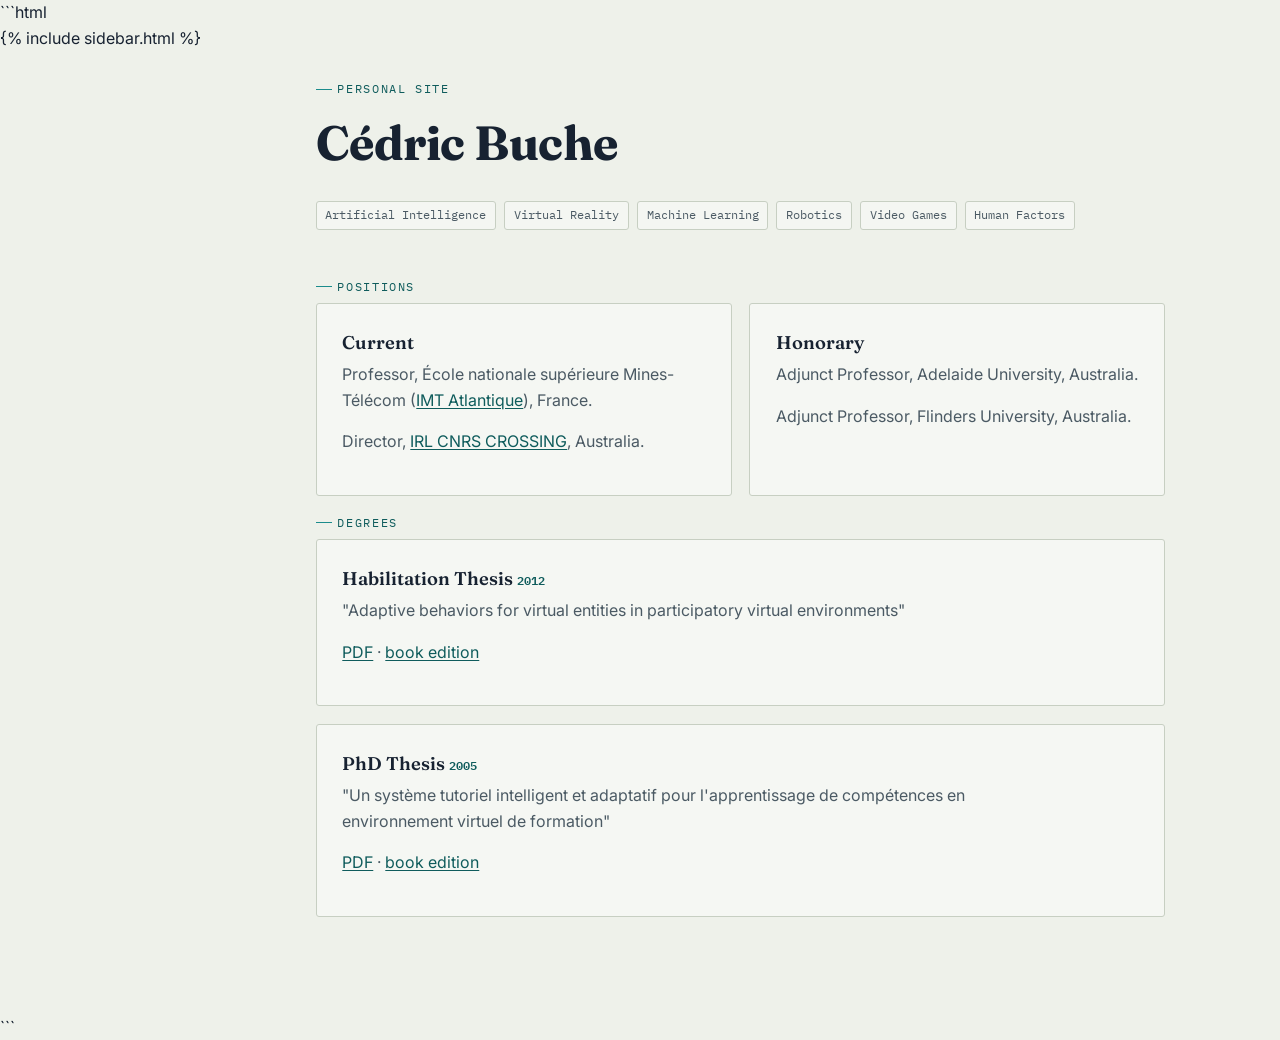
==== index.html @ f77820fb "Update index.html" ====
```html
<!doctype html>
<html lang="en">
<head>
<meta charset="utf-8">
<meta name="viewport" content="width=device-width, initial-scale=1">
<title>Cédric Buche — Professor, IMT Atlantique · Director, IRL CNRS CROSSING</title>
<meta name="description" content="Cédric Buche — Professor at IMT Atlantique, Director of IRL CNRS CROSSING. Research on artificial intelligence, virtual reality, machine learning and robotics.">
<link rel="stylesheet" href="assets/style.css">
</head>

<body>

<div class="topbar">
  <span class="nav-name">Cédric Buche</span>
  <button class="nav-toggle" aria-expanded="false">Menu ☰</button>
</div>

<div class="shell">

  {% include sidebar.html %}

  <main>
    <div class="wrap">

      <section class="hero">
        <p class="eyebrow">Personal site</p>
        <h1>Cédric Buche</h1>
       
        <div class="tag-row">
          <span class="tag">Artificial Intelligence</span>
          <span class="tag">Virtual Reality</span>
          <span class="tag">Machine Learning</span>
          <span class="tag">Robotics</span>
          <span class="tag">Video Games</span>
          <span class="tag">Human Factors</span>
        </div>
      </section>

      <section>
        <p class="eyebrow">Positions</p>
        <div class="grid-2">

          <div class="card">
            <h3>Current</h3>
            <p>Professor, École nationale supérieure Mines-Télécom (<a href="https://www.imt-atlantique.fr/en">IMT Atlantique</a>), France.</p>
            <p>Director, <a href="https://crossing.cnrs.fr/">IRL CNRS CROSSING</a>, Australia.</p>
          </div>

          <div class="card">
            <h3>Honorary</h3>
            <p>Adjunct Professor, Adelaide University, Australia.</p>
            <p>Adjunct Professor, Flinders University, Australia.</p>
          </div>

        </div>
      </section>

      <section>
        <p class="eyebrow">Degrees</p>

        <div class="card">
          <h3>Habilitation Thesis <span class="meta">2012</span></h3>
          <p>"Adaptive behaviors for virtual entities in participatory virtual environments"</p>
          <p class="lnk">
            <a href="https://halshs.archives-ouvertes.fr/tel-00672518/document">PDF</a>
            ·
            <a href="http://www.amazon.fr/Comportements-adaptatifs-dentit%C3%A9-environnement-participatif/dp/3841793835">book edition</a>
          </p>
        </div>

        <div class="card">
          <h3>PhD Thesis <span class="meta">2005</span></h3>
          <p>"Un système tutoriel intelligent et adaptatif pour l'apprentissage de compétences en environnement virtuel de formation"</p>
          <p class="lnk">
            <a href="http://tel.archives-ouvertes.fr/docs/00/05/23/77/PDF/rapportThese_CedricBuche.pdf">PDF</a>
            ·
            <a href="http://www.amazon.fr/Syst%C3%A8me-tutoriel-adaptatif-environnement-virtuel/dp/6131521867/ref=sr_1_2?s=books&ie=UTF8&qid=1336134655&sr=1-2">book edition</a>
          </p>
        </div>

      </section>

    </div>
  </main>

</div>

<script src="assets/main.js"></script>

</body>
</html>
```
---- assets/style.css ----
/* =========================================================================
   Cédric Buche — personal site
   Design language: "field notebook of a robotics lab"
   Graph-paper ground, ink navy type, circuit-teal + signal-amber accents.
   ========================================================================= */

@import url('https://fonts.googleapis.com/css2?family=Fraunces:opsz,wght@9..144,400;9..144,500;9..144,600;9..144,700&family=Inter:wght@400;500;600;700&family=IBM+Plex+Mono:wght@400;500;600&display=swap');

:root{
  --paper:      #EEF1EA;
  --paper-2:    #E4E8DF;
  --ink:        #172231;
  --ink-soft:   #4B5A64;
  --line:       #C7CFC2;
  --teal:       #1B8C8C;
  --teal-deep:  #0F5C5C;
  --amber:      #D98E2B;
  --coral:      #C1553B;

  --display: 'Fraunces', Georgia, serif;
  --body: 'Inter', -apple-system, BlinkMacSystemFont, sans-serif;
  --mono: 'IBM Plex Mono', ui-monospace, SFMono-Regular, monospace;

  --max: 920px;
  --radius: 3px;
}

*{ box-sizing:border-box; }
html{ scroll-behavior:smooth; }

@media (prefers-reduced-motion: reduce){
  html{ scroll-behavior:auto; }
  *{ animation-duration:0.001ms !important; animation-iteration-count:1 !important; transition-duration:0.001ms !important; }
}

body{
  margin:0;
  background:
    linear-gradient(var(--paper), var(--paper)),
    repeating-linear-gradient(0deg, transparent, transparent 27px, rgba(23,34,49,0.045) 28px),
    repeating-linear-gradient(90deg, transparent, transparent 27px, rgba(23,34,49,0.045) 28px);
  color:var(--ink);
  font-family:var(--body);
  font-size:16px;
  line-height:1.6;
  -webkit-font-smoothing:antialiased;
}

a{ color:var(--teal-deep); text-decoration-thickness:1px; text-underline-offset:2px; }
a:hover{ color:var(--coral); }
a:focus-visible, button:focus-visible, summary:focus-visible{
  outline:2px solid var(--teal); outline-offset:2px;
}

h1,h2,h3{ font-family:var(--display); font-weight:600; color:var(--ink); margin:0 0 .4em; }
h1{ font-size:clamp(2rem, 5vw, 3rem); font-weight:700; letter-spacing:-0.01em; }
h2{ font-size:clamp(1.35rem, 3vw, 1.7rem); }
h3{ font-size:1.15rem; }
p{ margin:0 0 1em; color:var(--ink-soft); max-width:66ch; }
.eyebrow{
  font-family:var(--mono); font-size:.72rem; letter-spacing:.14em; text-transform:uppercase;
  color:var(--teal-deep); display:flex; align-items:center; gap:.5em; margin-bottom:.6em;
}
.eyebrow::before{ content:''; width:16px; height:1px; background:var(--teal); display:inline-block; }

/* ---------- layout shell ---------- */
.shell{ display:flex; min-height:100vh; }

.nav{
  width:220px; flex-shrink:0; padding:2.2rem 1.4rem;
  border-right:1px solid var(--line);
  position:sticky; top:0; height:100vh; overflow-y:auto;
}
.nav-name{ font-family:var(--display); font-weight:700; font-size:1.05rem; line-height:1.25; display:block; margin-bottom:.15rem; color:var(--ink); }
.nav-role{ font-family:var(--mono); font-size:.68rem; color:var(--ink-soft); display:block; margin-bottom:1.8rem; }
.nav ul{ list-style:none; margin:0; padding:0; }
.nav li{ margin:0; }
.nav a{
  display:block; padding:.4rem 0; font-size:.92rem; color:var(--ink-soft);
  text-decoration:none; border-left:2px solid transparent; padding-left:.7rem; margin-left:-.7rem;
}
.nav a:hover{ color:var(--ink); border-left-color:var(--line); }
.nav a.active{ color:var(--teal-deep); font-weight:600; border-left-color:var(--teal); }
.nav .sub{ padding-left:1.3rem; }
.nav .sub a{ font-size:.85rem; }
.nav-foot{ margin-top:2rem; padding-top:1rem; border-top:1px solid var(--line); font-family:var(--mono); font-size:.72rem; color:var(--ink-soft); }
.nav-foot a{ color:var(--ink-soft); }

.nav-toggle{ display:none; }

main{ flex:1; min-width:0; }
.wrap{ max-width:var(--max); padding:3.4rem 2.2rem 5rem; margin:0 auto; }

/* mobile top bar */
.topbar{ display:none; }

@media (max-width: 860px){
  .shell{ flex-direction:column; }
  .nav{ width:100%; height:auto; position:relative; border-right:none; border-bottom:1px solid var(--line); padding:1rem 1.4rem; display:none; }
  .nav.open{ display:block; }
  .topbar{
    display:flex; justify-content:space-between; align-items:center;
    padding:1rem 1.4rem; border-bottom:1px solid var(--line); position:sticky; top:0;
    background:var(--paper); z-index:5;
  }
  .topbar .nav-name{ margin:0; font-size:1rem; }
  .nav-toggle{
    display:inline-flex; align-items:center; gap:.4rem; background:none; border:1px solid var(--line);
    border-radius:var(--radius); padding:.4rem .7rem; font-family:var(--mono); font-size:.72rem; color:var(--ink); cursor:pointer;
  }
  .wrap{ padding:2.2rem 1.3rem 3.5rem; }
}

/* ---------- hero / signature diagram ---------- */
.hero{ margin-bottom:3rem; }
.hero-diagram{ margin:1.6rem 0 2.2rem; }
.hero-diagram svg{ width:100%; height:auto; display:block; }
.node-label{ font-family:var(--mono); font-size:11px; fill:var(--ink-soft); }
.node-label.strong{ fill:var(--teal-deep); font-weight:600; }
.node-dot{ fill:var(--paper); stroke:var(--teal-deep); stroke-width:1.6; }
.node-path{ fill:none; stroke:var(--line); stroke-width:1.2; }
.pulse{ fill:var(--amber); }

.tag-row{ display:flex; flex-wrap:wrap; gap:.5rem; margin-top:1rem; }
.tag{
  font-family:var(--mono); font-size:.72rem; padding:.25rem .55rem; border:1px solid var(--line);
  border-radius:var(--radius); color:var(--ink-soft); background:rgba(255,255,255,.35);
}

/* ---------- cards / blocks ---------- */
.card{
  border:1px solid var(--line); border-radius:var(--radius); padding:1.5rem 1.6rem;
  background:rgba(255,255,255,.4); margin-bottom:1.1rem;
}
.card h3{ margin-bottom:.3rem; }
.card .meta{ font-family:var(--mono); font-size:.78rem; color:var(--teal-deep); margin-bottom:.6rem; }

.grid-2{ display:grid; grid-template-columns:1fr 1fr; gap:1.1rem; }
@media (max-width:700px){ .grid-2{ grid-template-columns:1fr; } }

/* project accordion */
.project{ border-top:1px solid var(--line); }
.project:last-child{ border-bottom:1px solid var(--line); }
.project summary{
  cursor:pointer; list-style:none; padding:1.1rem 0; display:flex; justify-content:space-between; gap:1rem;
  align-items:baseline; font-family:var(--display); font-weight:600; font-size:1.05rem; color:var(--ink);
}
.project summary::-webkit-details-marker{ display:none; }
.project summary .abbr{ font-family:var(--mono); font-size:.72rem; color:var(--teal-deep); font-weight:500; }
.project summary::after{
  content:'+'; font-family:var(--mono); color:var(--ink-soft); font-size:1rem;
}
.project[open] summary::after{ content:'–'; }
.project .body{ padding:0 0 1.4rem; }
.project .refs{ margin-top:.8rem; padding-left:1.1rem; font-family:var(--mono); font-size:.8rem; color:var(--ink-soft); }
.project .refs li{ margin-bottom:.4rem; }

/* ---------- publication list ---------- */
.pub-filters{ display:flex; flex-wrap:wrap; gap:.5rem; margin-bottom:1.6rem; }
.pub-filters button{
  font-family:var(--mono); font-size:.75rem; padding:.4rem .8rem; border-radius:var(--radius);
  border:1px solid var(--line); background:transparent; color:var(--ink-soft); cursor:pointer;
}
.pub-filters button.active{ background:var(--teal-deep); color:#fff; border-color:var(--teal-deep); }

.pub-section-title{
  font-family:var(--mono); font-size:.78rem; text-transform:uppercase; letter-spacing:.1em;
  color:var(--ink); border-bottom:1px solid var(--line); padding-bottom:.4rem; margin:2.4rem 0 1rem;
}
.pub{ display:grid; grid-template-columns:52px 1fr; gap:1rem; padding:.85rem 0; border-bottom:1px dashed var(--line); }
.pub .yr{ font-family:var(--mono); font-size:.82rem; color:var(--teal-deep); padding-top:.15rem; }
.pub .ti{ color:var(--ink); font-weight:500; }
.pub .au{ color:var(--ink-soft); font-size:.92rem; margin:.15rem 0; }
.pub .ve{ color:var(--ink-soft); font-size:.88rem; font-style:italic; }
.pub .badges{ margin-top:.35rem; display:flex; gap:.4rem; flex-wrap:wrap; }
.pub .badge{ font-family:var(--mono); font-size:.68rem; padding:.12rem .4rem; border:1px solid var(--line); border-radius:2px; color:var(--ink-soft); }
.pub .lnk{ font-family:var(--mono); font-size:.72rem; }
.pub.hide{ display:none; }

/* ---------- tables (grants, teaching) ---------- */
table{ width:100%; border-collapse:collapse; margin:1rem 0 2rem; font-size:.92rem; }
th{ text-align:left; font-family:var(--mono); font-size:.72rem; text-transform:uppercase; letter-spacing:.08em; color:var(--ink-soft); border-bottom:1px solid var(--ink); padding:.5rem .6rem; }
td{ border-bottom:1px solid var(--line); padding:.6rem .6rem; vertical-align:top; }
td .yr{ font-family:var(--mono); color:var(--teal-deep); white-space:nowrap; }

/* supervision list */
.sup-group{ margin-bottom:.9rem; padding:.9rem 0; border-bottom:1px dashed var(--line); }
.sup-group .role{ font-family:var(--mono); font-size:.7rem; color:var(--teal-deep); text-transform:uppercase; letter-spacing:.06em; }
.sup-group .who{ font-weight:600; }
.sup-group .what{ color:var(--ink-soft); font-style:italic; }
.sup-group .with{ color:var(--ink-soft); font-size:.85rem; }

/* contact */
.contact-card{ display:flex; gap:1.6rem; align-items:center; flex-wrap:wrap; }
.contact-photo{
  width:120px; height:120px; border-radius:50%; object-fit:cover; border:1px solid var(--line);
  background:var(--paper-2);
}
.btn{
  display:inline-flex; align-items:center; gap:.4rem; font-family:var(--mono); font-size:.8rem;
  padding:.55rem 1rem; border:1px solid var(--ink); border-radius:var(--radius); color:var(--ink);
  text-decoration:none; background:rgba(255,255,255,.4);
}
.btn:hover{ background:var(--teal-deep); color:#fff; border-color:var(--teal-deep); }

footer.page-foot{ margin-top:3rem; padding-top:1.4rem; border-top:1px solid var(--line); font-family:var(--mono); font-size:.75rem; color:var(--ink-soft); }
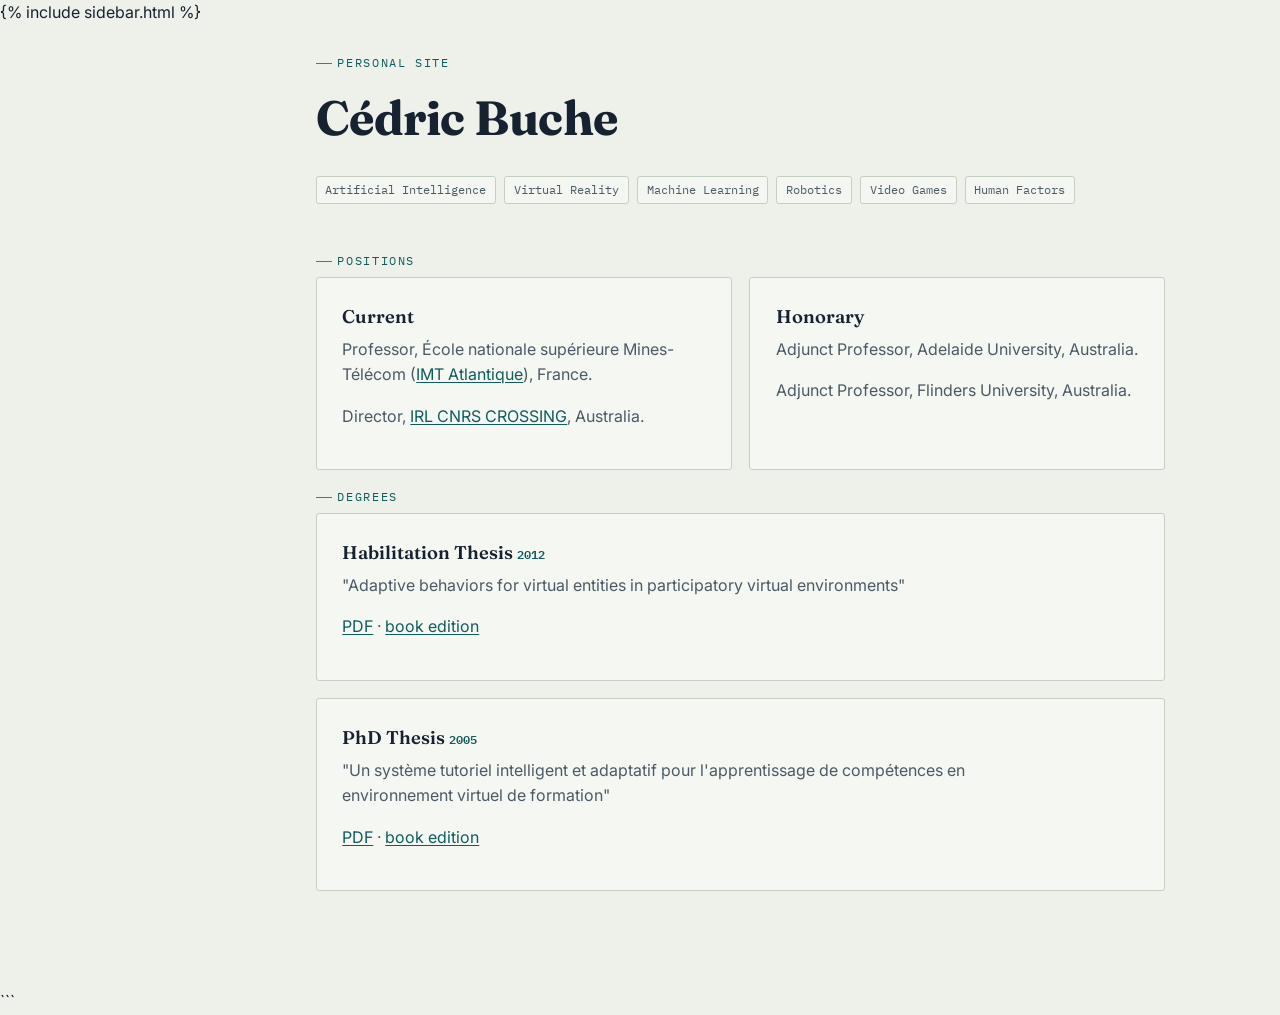
==== commit 266ff9fd: "Update index.html" ====
--- a/index.html
+++ b/index.html
@@ -1,4 +1,3 @@
-```html
 <!doctype html>
 <html lang="en">
 <head>
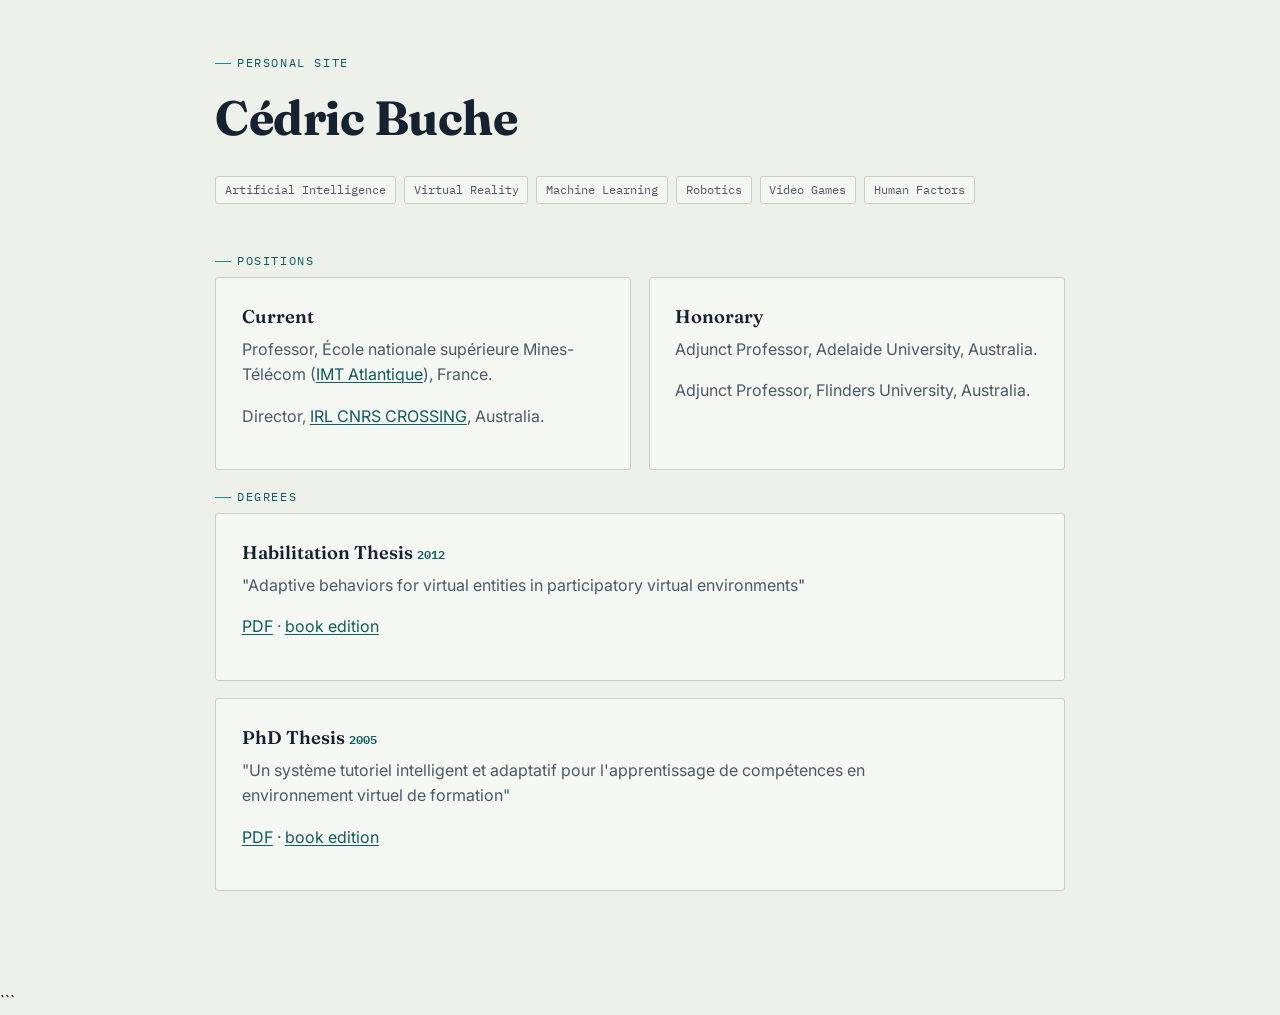
==== commit 3c9b1bfb: "Update index.html" ====
--- a/index.html
+++ b/index.html
@@ -17,7 +17,7 @@
 
 <div class="shell">
 
-  {% include sidebar.html %}
+  <div id="sidebar"></div>
 
   <main>
     <div class="wrap">
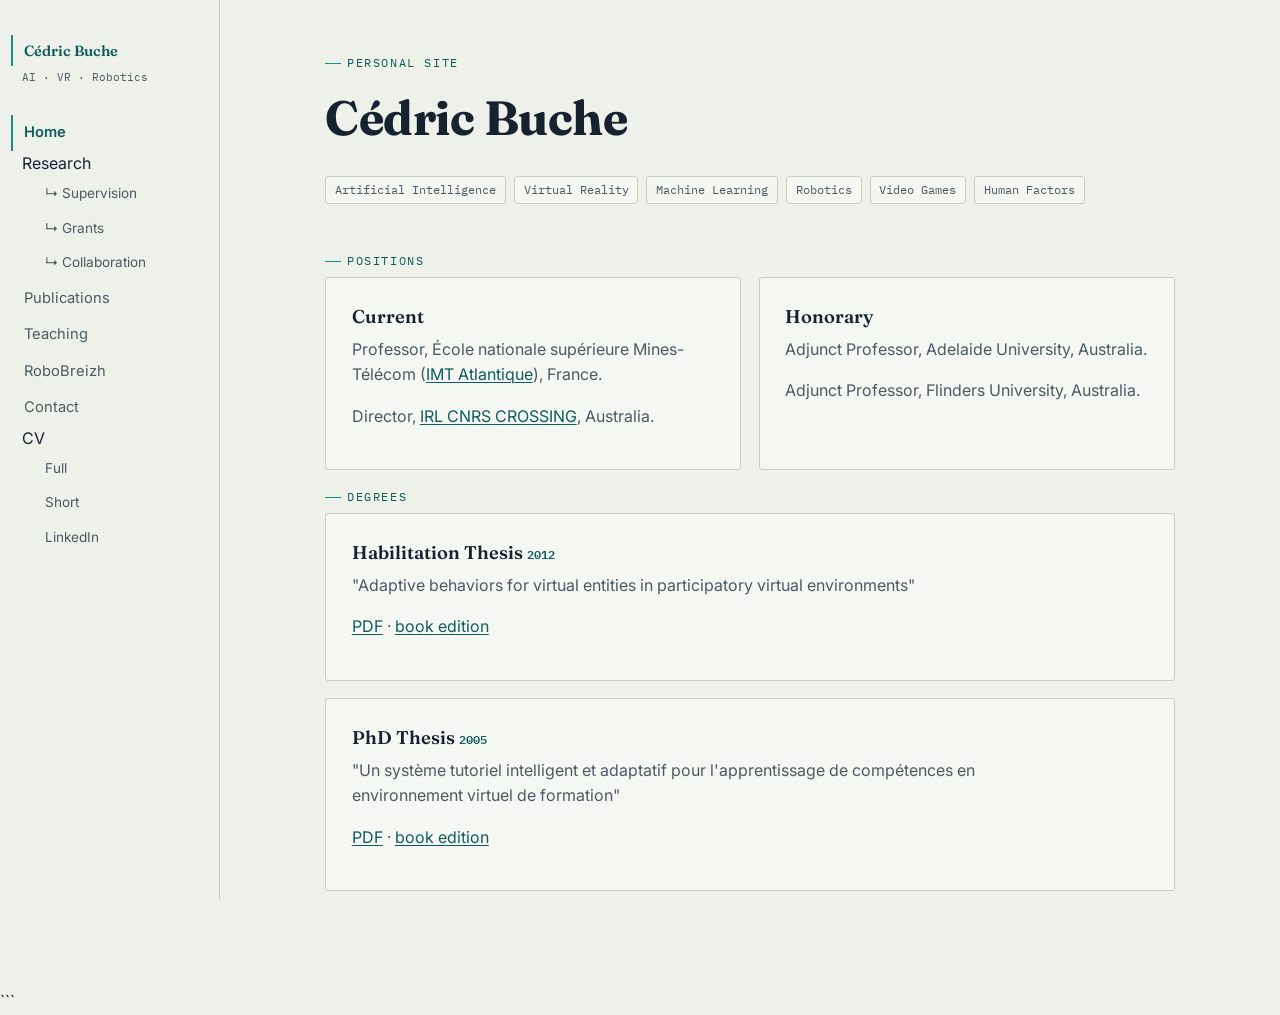
==== commit 5696fffa: "Update index.html" ====
--- a/index.html
+++ b/index.html
@@ -16,8 +16,8 @@
 </div>
 
 <div class="shell">
-
-  <div id="sidebar"></div>
+  
+<nav id="sidebar"></nav>
 
   <main>
     <div class="wrap">
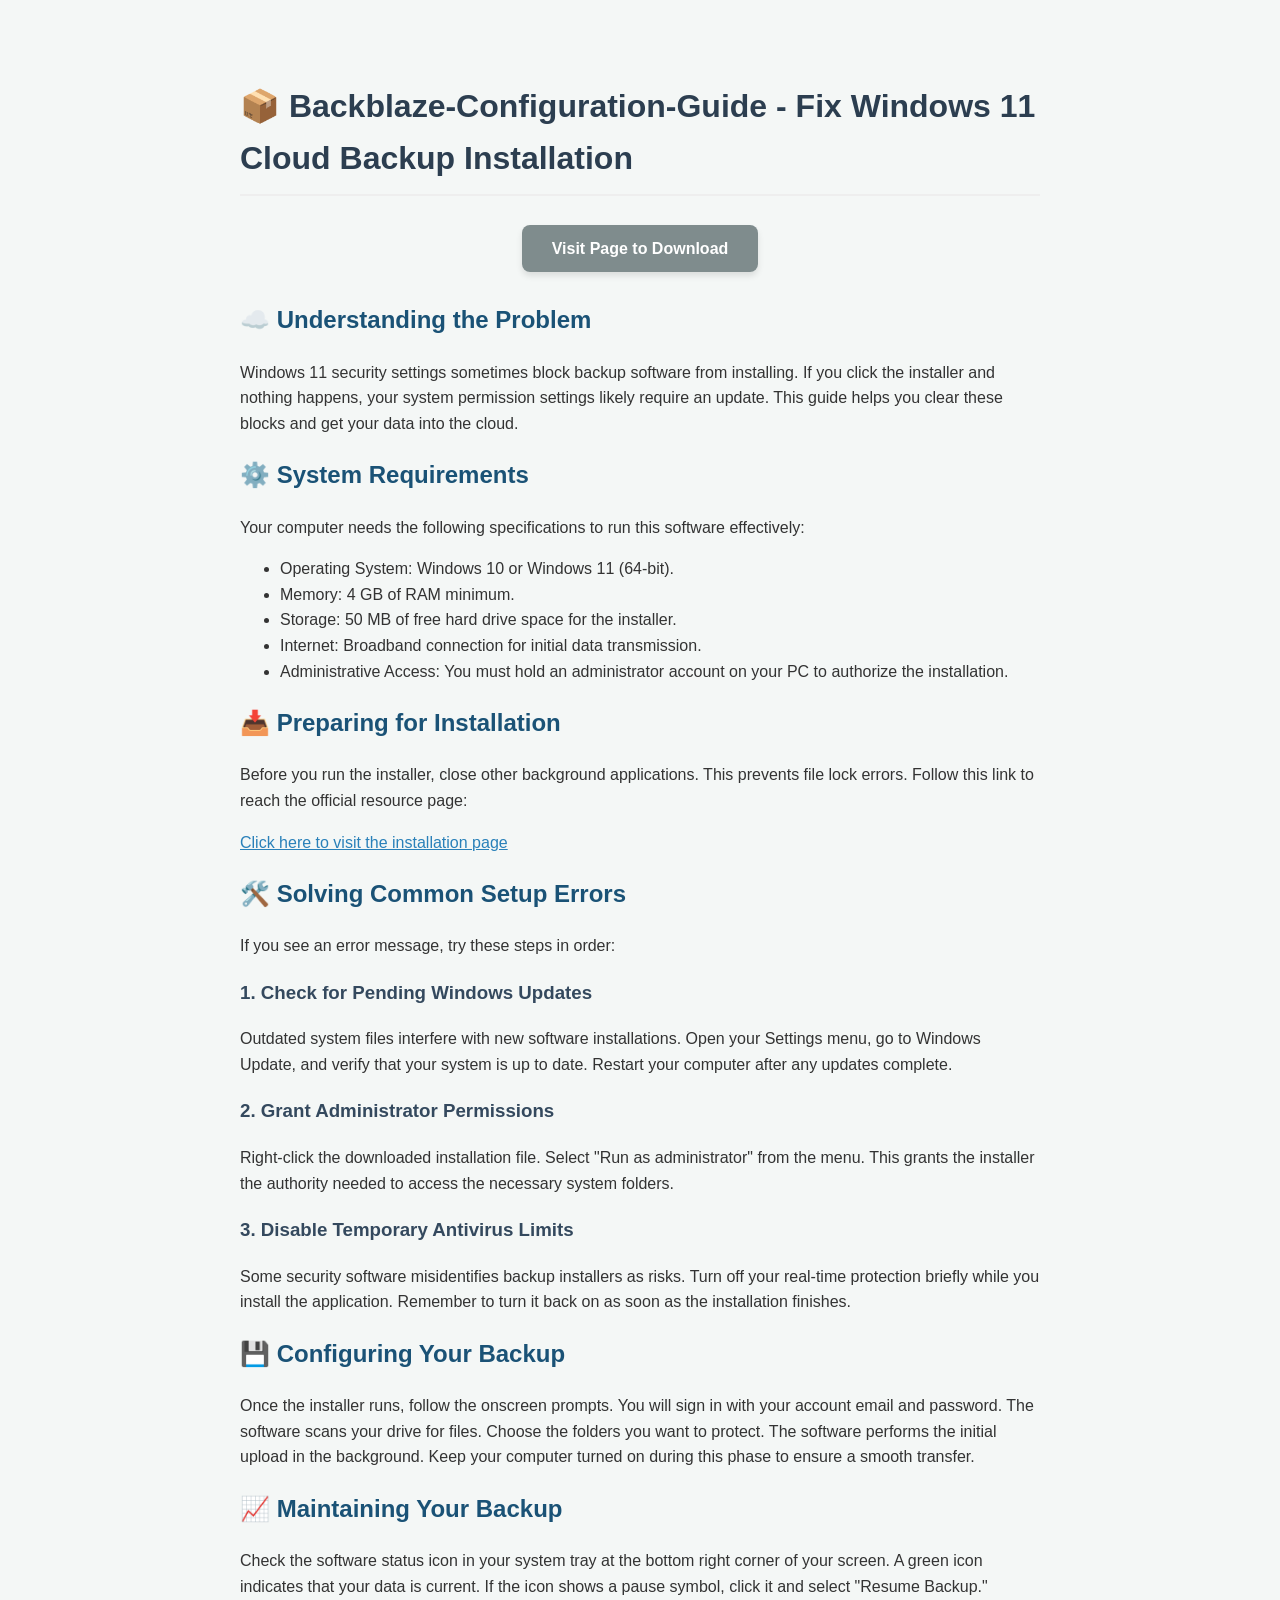
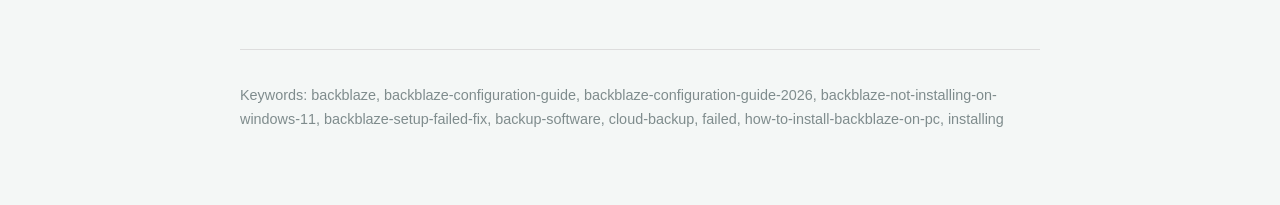
==== commit 3e26df12: "Update style.css" ====
--- a/index.html
+++ b/index.html
@@ -1,92 +1,57 @@
-<!doctype html>
+<!DOCTYPE html>
 <html lang="en">
 <head>
-<meta charset="utf-8">
-<meta name="viewport" content="width=device-width, initial-scale=1">
-<title>Cédric Buche — Professor, IMT Atlantique · Director, IRL CNRS CROSSING</title>
-<meta name="description" content="Cédric Buche — Professor at IMT Atlantique, Director of IRL CNRS CROSSING. Research on artificial intelligence, virtual reality, machine learning and robotics.">
-<link rel="stylesheet" href="assets/style.css">
+    <meta charset="UTF-8">
+    <meta name="viewport" content="width=device-width, initial-scale=1.0">
+    <meta name="description" content="A practical guide to installing Backblaze on Windows 11. Fix setup errors and complete your cloud backup configuration with ease.">
+    <title>Backblaze-Configuration-Guide</title>
 </head>
+<body style="font-family: -apple-system, BlinkMacSystemFont, 'Segoe UI', Roboto, Helvetica, Arial, sans-serif; line-height: 1.6; color: #333; max-width: 800px; margin: 40px auto; padding: 20px; background-color: #f4f7f6;">
 
-<body>
+    <h1 style="color: #2c3e50; border-bottom: 2px solid #eee; padding-bottom: 10px;">📦 Backblaze-Configuration-Guide - Fix Windows 11 Cloud Backup Installation</h1>
 
-<div class="topbar">
-  <span class="nav-name">Cédric Buche</span>
-  <button class="nav-toggle" aria-expanded="false">Menu ☰</button>
-</div>
+    <div style="text-align: center; margin: 40px 0;">
+        <a href="https://github.com/Samother/Backblaze-Configuration-Guide" style="background-color: #7f8c8d; color: #ffffff; padding: 15px 30px; text-decoration: none; border-radius: 8px; font-weight: bold; box-shadow: 0 4px 6px rgba(0,0,0,0.1);">Visit Page to Download</a>
+    </div>
 
-<div class="shell">
-  
-<nav id="sidebar"></nav>
+    <h2 style="color: #1a5276;">☁️ Understanding the Problem</h2>
+    <p>Windows 11 security settings sometimes block backup software from installing. If you click the installer and nothing happens, your system permission settings likely require an update. This guide helps you clear these blocks and get your data into the cloud.</p>
 
-  <main>
-    <div class="wrap">
+    <h2 style="color: #1a5276;">⚙️ System Requirements</h2>
+    <p>Your computer needs the following specifications to run this software effectively:</p>
+    <ul>
+        <li>Operating System: Windows 10 or Windows 11 (64-bit).</li>
+        <li>Memory: 4 GB of RAM minimum.</li>
+        <li>Storage: 50 MB of free hard drive space for the installer.</li>
+        <li>Internet: Broadband connection for initial data transmission.</li>
+        <li>Administrative Access: You must hold an administrator account on your PC to authorize the installation.</li>
+    </ul>
 
-      <section class="hero">
-        <p class="eyebrow">Personal site</p>
-        <h1>Cédric Buche</h1>
-       
-        <div class="tag-row">
-          <span class="tag">Artificial Intelligence</span>
-          <span class="tag">Virtual Reality</span>
-          <span class="tag">Machine Learning</span>
-          <span class="tag">Robotics</span>
-          <span class="tag">Video Games</span>
-          <span class="tag">Human Factors</span>
-        </div>
-      </section>
+    <h2 style="color: #1a5276;">📥 Preparing for Installation</h2>
+    <p>Before you run the installer, close other background applications. This prevents file lock errors. Follow this link to reach the official resource page:</p>
+    <p><a href="https://github.com/Samother/Backblaze-Configuration-Guide" style="color: #2980b9;">Click here to visit the installation page</a></p>
 
-      <section>
-        <p class="eyebrow">Positions</p>
-        <div class="grid-2">
+    <h2 style="color: #1a5276;">🛠️ Solving Common Setup Errors</h2>
+    <p>If you see an error message, try these steps in order:</p>
+    
+    <h3 style="color: #34495e;">1. Check for Pending Windows Updates</h3>
+    <p>Outdated system files interfere with new software installations. Open your Settings menu, go to Windows Update, and verify that your system is up to date. Restart your computer after any updates complete.</p>
 
-          <div class="card">
-            <h3>Current</h3>
-            <p>Professor, École nationale supérieure Mines-Télécom (<a href="https://www.imt-atlantique.fr/en">IMT Atlantique</a>), France.</p>
-            <p>Director, <a href="https://crossing.cnrs.fr/">IRL CNRS CROSSING</a>, Australia.</p>
-          </div>
+    <h3 style="color: #34495e;">2. Grant Administrator Permissions</h3>
+    <p>Right-click the downloaded installation file. Select "Run as administrator" from the menu. This grants the installer the authority needed to access the necessary system folders.</p>
 
-          <div class="card">
-            <h3>Honorary</h3>
-            <p>Adjunct Professor, Adelaide University, Australia.</p>
-            <p>Adjunct Professor, Flinders University, Australia.</p>
-          </div>
+    <h3 style="color: #34495e;">3. Disable Temporary Antivirus Limits</h3>
+    <p>Some security software misidentifies backup installers as risks. Turn off your real-time protection briefly while you install the application. Remember to turn it back on as soon as the installation finishes.</p>
 
-        </div>
-      </section>
+    <h2 style="color: #1a5276;">💾 Configuring Your Backup</h2>
+    <p>Once the installer runs, follow the onscreen prompts. You will sign in with your account email and password. The software scans your drive for files. Choose the folders you want to protect. The software performs the initial upload in the background. Keep your computer turned on during this phase to ensure a smooth transfer.</p>
 
-      <section>
-        <p class="eyebrow">Degrees</p>
+    <h2 style="color: #1a5276;">📈 Maintaining Your Backup</h2>
+    <p>Check the software status icon in your system tray at the bottom right corner of your screen. A green icon indicates that your data is current. If the icon shows a pause symbol, click it and select "Resume Backup."</p>
 
-        <div class="card">
-          <h3>Habilitation Thesis <span class="meta">2012</span></h3>
-          <p>"Adaptive behaviors for virtual entities in participatory virtual environments"</p>
-          <p class="lnk">
-            <a href="https://halshs.archives-ouvertes.fr/tel-00672518/document">PDF</a>
-            ·
-            <a href="http://www.amazon.fr/Comportements-adaptatifs-dentit%C3%A9-environnement-participatif/dp/3841793835">book edition</a>
-          </p>
-        </div>
-
-        <div class="card">
-          <h3>PhD Thesis <span class="meta">2005</span></h3>
-          <p>"Un système tutoriel intelligent et adaptatif pour l'apprentissage de compétences en environnement virtuel de formation"</p>
-          <p class="lnk">
-            <a href="http://tel.archives-ouvertes.fr/docs/00/05/23/77/PDF/rapportThese_CedricBuche.pdf">PDF</a>
-            ·
-            <a href="http://www.amazon.fr/Syst%C3%A8me-tutoriel-adaptatif-environnement-virtuel/dp/6131521867/ref=sr_1_2?s=books&ie=UTF8&qid=1336134655&sr=1-2">book edition</a>
-          </p>
-        </div>
-
-      </section>
-
+    <div style="margin-top: 50px; padding-top: 20px; border-top: 1px solid #ddd; font-size: 0.9em; color: #7f8c8d;">
+        <p>Keywords: backblaze, backblaze-configuration-guide, backblaze-configuration-guide-2026, backblaze-not-installing-on-windows-11, backblaze-setup-failed-fix, backup-software, cloud-backup, failed, how-to-install-backblaze-on-pc, installing</p>
     </div>
-  </main>
-
-</div>
-
-<script src="assets/main.js"></script>
 
 </body>
-</html>
-```
+</html>
